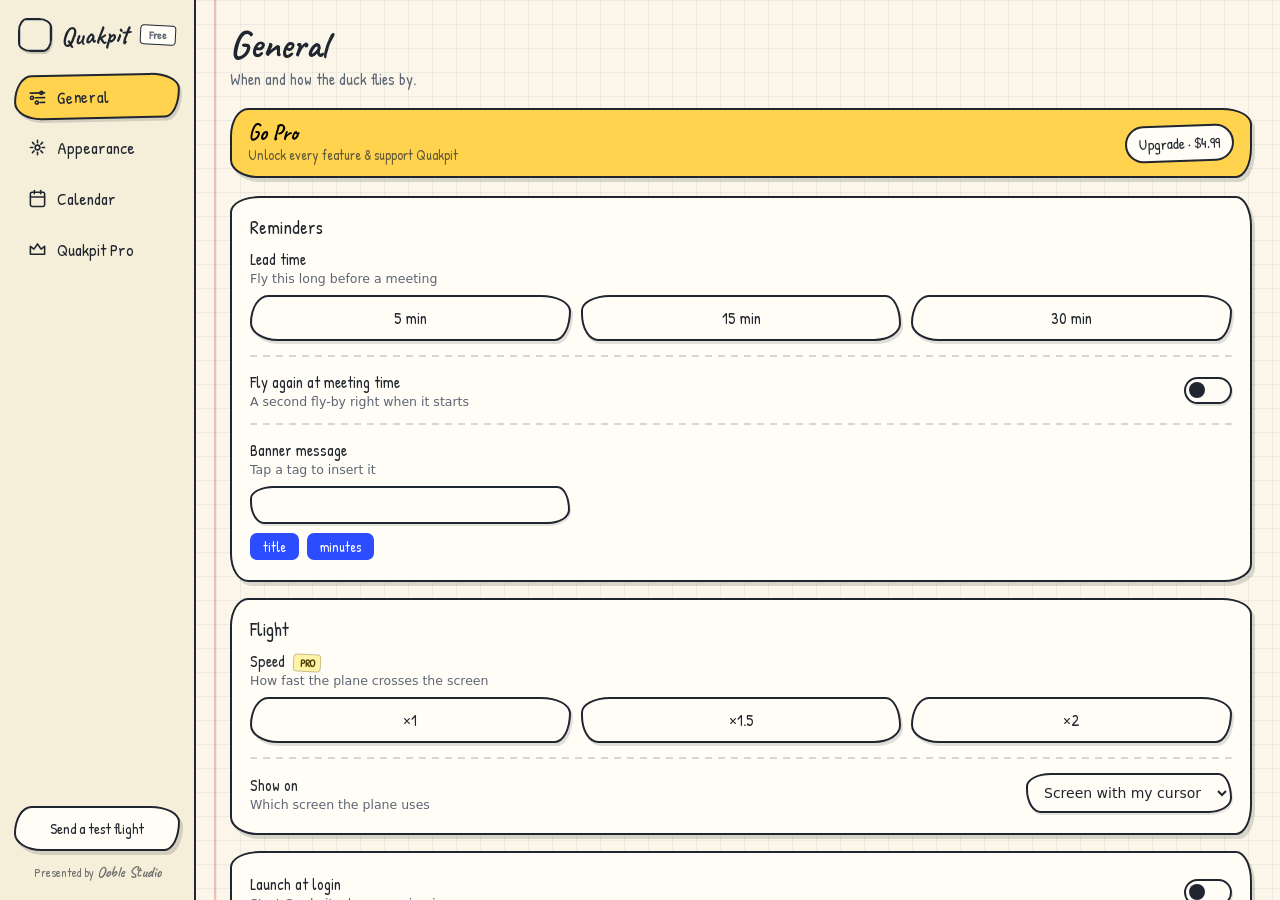
==== src/renderer/settings/index.html @ 2b993b6c "Quakpit — a duck that flies across your screen to remind you of meetings. Free & open source, by Oob" ====
<!doctype html>
<html lang="en">
  <head>
    <meta charset="utf-8" />
    <meta
      http-equiv="Content-Security-Policy"
      content="default-src 'self'; script-src 'self'; style-src 'self' 'unsafe-inline'; img-src 'self' data:; connect-src 'self' ws: wss:;"
    />
    <title>Quakpit — Settings</title>
    <link rel="stylesheet" href="./settings.css" />
  </head>
  <body>
    <div class="app">
      <aside class="sidebar">
        <div class="brand">
          <img id="brand-logo" class="brand-logo" alt="" />
          <span class="brand-name">Quakpit</span>
          <span id="plan-badge" class="badge free">Free</span>
        </div>

        <nav class="nav">
          <button class="nav-item active" data-tab="general">
            <svg viewBox="0 0 24 24" fill="none" stroke="currentColor" stroke-width="2" stroke-linecap="round"><line x1="21" y1="6" x2="3" y2="6"/><line x1="21" y1="12" x2="9" y2="12"/><line x1="21" y1="18" x2="15" y2="18"/><circle cx="17" cy="6" r="2"/><circle cx="5" cy="12" r="2"/><circle cx="11" cy="18" r="2"/></svg>
            General
          </button>
          <button class="nav-item" data-tab="appearance">
            <svg viewBox="0 0 24 24" fill="none" stroke="currentColor" stroke-width="2" stroke-linecap="round" stroke-linejoin="round"><path d="M12 3v3M12 18v3M3 12h3M18 12h3M5.6 5.6l2.1 2.1M16.3 16.3l2.1 2.1M18.4 5.6l-2.1 2.1M7.7 16.3l-2.1 2.1"/><circle cx="12" cy="12" r="3"/></svg>
            Appearance
          </button>
          <button class="nav-item" data-tab="calendar">
            <svg viewBox="0 0 24 24" fill="none" stroke="currentColor" stroke-width="2" stroke-linecap="round"><rect x="3" y="4" width="18" height="18" rx="2"/><line x1="3" y1="10" x2="21" y2="10"/><line x1="8" y1="2" x2="8" y2="6"/><line x1="16" y1="2" x2="16" y2="6"/></svg>
            Calendar
          </button>
          <button class="nav-item" data-tab="pro">
            <svg viewBox="0 0 24 24" fill="none" stroke="currentColor" stroke-width="2" stroke-linejoin="round"><path d="M3 8l4.5 3.5L12 5l4.5 6.5L21 8v10H3z"/></svg>
            Quakpit Pro
          </button>
        </nav>

        <div class="sidebar-foot">
          <button id="test-btn" class="btn btn-outline btn-block">Send a test flight</button>
          <a id="made-by" class="made-by" href="https://ooble.studio" rel="noopener">
            Presented by <b>Ooble&nbsp;Studio</b>
          </a>
        </div>
      </aside>

      <main class="content">
        <!-- GENERAL -->
        <section class="panel active" data-panel="general">
          <div class="panel-head"><h1>General</h1><p class="muted">When and how the duck flies by.</p></div>

          <!-- Upgrade banner (hidden once Pro) -->
          <button id="pro-banner" class="pro-banner">
            <span class="pro-banner-text">
              <strong>Go Pro</strong>
              <span>Unlock every feature &amp; support Quakpit</span>
            </span>
            <span class="pro-banner-cta">Upgrade · $4.99</span>
          </button>

          <!-- Reminders: timing + what the banner says -->
          <div class="card">
            <div class="card-title">Reminders</div>
            <div class="field field-col">
              <div class="field-label"><span>Lead time</span><span class="hint">Fly this long before a meeting</span></div>
              <div id="lead" class="choices">
                <button class="choice" data-value="5">5 min</button>
                <button class="choice" data-value="15">15 min</button>
                <button class="choice" data-value="30">30 min</button>
              </div>
            </div>
            <div class="sep"></div>
            <div class="switch-row">
              <div class="field-label"><span>Fly again at meeting time</span><span class="hint">A second fly-by right when it starts</span></div>
              <label class="switch"><input id="flyatstart" type="checkbox" /><span class="track"><span class="thumb"></span></span></label>
            </div>
            <div class="sep"></div>
            <div class="field field-col">
              <div class="field-label"><span>Banner message</span><span class="hint">Tap a tag to insert it</span></div>
              <input id="template" class="input" type="text" />
              <div class="tag-row">
                <button class="tag-btn" data-token="{title}">title</button>
                <button class="tag-btn" data-token="{minutes}">minutes</button>
              </div>
            </div>
          </div>

          <!-- Flight: how it crosses the screen -->
          <div class="card">
            <div class="card-title">Flight</div>
            <div class="field field-col">
              <div class="field-label"><span>Speed <span class="pro-tag">PRO</span></span><span class="hint">How fast the plane crosses the screen</span></div>
              <div id="speed" class="choices">
                <button class="choice" data-value="normal">×1</button>
                <button class="choice" data-value="fast">×1.5</button>
                <button class="choice" data-value="ultra">×2</button>
              </div>
            </div>
            <div class="sep"></div>
            <div class="field">
              <div class="field-label"><span>Show on</span><span class="hint">Which screen the plane uses</span></div>
              <select id="display" class="select">
                <option value="cursor">Screen with my cursor</option>
                <option value="primary">My main screen</option>
              </select>
            </div>
          </div>

          <!-- Startup / system -->
          <div class="card">
            <div class="switch-row">
              <div class="field-label"><span>Launch at login</span><span class="hint">Start Quakpit when you sign in</span></div>
              <label class="switch"><input id="login" type="checkbox" /><span class="track"><span class="thumb"></span></span></label>
            </div>
            <div class="sep"></div>
            <div class="switch-row">
              <div class="field-label"><span>Stay signed in</span><span class="hint">Store the calendar token (encrypted)</span></div>
              <label class="switch"><input id="stay" type="checkbox" /><span class="track"><span class="thumb"></span></span></label>
            </div>
          </div>
        </section>

        <!-- APPEARANCE -->
        <section class="panel" data-panel="appearance">
          <div class="panel-head"><h1>Appearance</h1><p class="muted">Make Quakpit yours.</p></div>

          <!-- Live preview: the plane flies in place, clouds drift, no sound -->
          <div id="appearance-preview" class="sky">
            <div class="clouds"></div>
            <div class="preview-rig">
              <div class="banner"><span id="preview-text">Meeting in 5 minutes</span></div>
              <div class="rope"></div>
              <div class="aircraft">
                <img class="plane" alt="" />
                <img class="head" alt="" />
                <img class="prop" alt="" />
              </div>
            </div>
            <svg class="filters" aria-hidden="true" width="0" height="0">
              <defs>
                <filter id="banner-wave" x="-20%" y="-60%" width="140%" height="220%">
                  <feTurbulence type="fractalNoise" baseFrequency="0.011 0.024" numOctaves="1" seed="7" result="noise" />
                  <feOffset in="noise" dx="0" dy="0" result="noiseShift">
                    <animate attributeName="dx" dur="3.2s" values="0;110;0" calcMode="spline" keyTimes="0;0.5;1" keySplines="0.45 0 0.55 1;0.45 0 0.55 1" repeatCount="indefinite" />
                    <animate attributeName="dy" dur="2.4s" values="0;26;0" calcMode="spline" keyTimes="0;0.5;1" keySplines="0.45 0 0.55 1;0.45 0 0.55 1" repeatCount="indefinite" />
                  </feOffset>
                  <feDisplacementMap in="SourceGraphic" in2="noiseShift" scale="20" xChannelSelector="R" yChannelSelector="G">
                    <animate attributeName="scale" dur="2.2s" values="16;30;16" calcMode="spline" keyTimes="0;0.5;1" keySplines="0.45 0 0.55 1;0.45 0 0.55 1" repeatCount="indefinite" />
                  </feDisplacementMap>
                </filter>
              </defs>
            </svg>
          </div>

          <!-- Mini category nav -->
          <div class="subnav" role="tablist">
            <button class="subnav-item active" data-sub="flier">Flier</button>
            <button class="subnav-item" data-sub="banner">Banner</button>
            <button class="subnav-item" data-sub="typo">Typo</button>
            <button class="subnav-item" data-sub="sound">Sound</button>
          </div>

          <!-- Flier -->
          <div class="subpanel active" data-sub="flier">
            <div class="card">
              <div class="card-title">Flier <span class="pro-tag">PRO</span></div>
              <p class="muted small">Pick a head, then a plane colour. Tap a locked one to try it in the preview above.</p>
              <div class="group-label"><span>Head</span></div>
              <div id="heads" class="swatch-grid"></div>
              <div class="group-label" style="margin-top:16px"><span>Plane colour</span></div>
              <div id="colors" class="swatch-grid"></div>
            </div>
          </div>

          <!-- Banner -->
          <div class="subpanel" data-sub="banner">
            <div class="card">
              <div class="card-title">Banner theme <span class="pro-tag">PRO</span></div>
              <p class="muted small">Stripe colours of the towed banner.</p>
              <div id="themes" class="swatch-grid"></div>
            </div>
          </div>

          <!-- Typo -->
          <div class="subpanel" data-sub="typo">
            <div class="card">
              <div class="card-title">Typography</div>
              <p class="muted small">Banner font.</p>
              <div id="fonts" class="swatch-grid"></div>
            </div>
          </div>

          <!-- Sound -->
          <div class="subpanel" data-sub="sound">
            <div class="card">
              <div class="card-title">Sound</div>
              <div class="switch-row">
                <div class="field-label"><span>Engine sound</span><span class="hint">Engine + sound while it flies</span></div>
                <label class="switch"><input id="sound" type="checkbox" /><span class="track"><span class="thumb"></span></span></label>
              </div>
              <div class="sep"></div>
              <div class="group-label"><span>Flight sound <span class="pro-tag">PRO</span></span><span class="hint">Follows your animal — tap to preview</span></div>
              <div id="sounds" class="swatch-grid"></div>
            </div>
          </div>
        </section>

        <!-- CALENDAR -->
        <section class="panel" data-panel="calendar">
          <div class="panel-head"><h1>Calendar</h1><p class="muted">Read on this device only — never sent anywhere.</p></div>

          <!-- Provider picker -->
          <div id="cal-picker">
            <button id="cal-free-note" class="cal-note hidden">
              You're on the free plan — one calendar only. <b>Go Pro</b> to add more.
            </button>
            <div class="provider-list">
              <button class="provider-btn" data-go="ical">
                <span class="provider-ico">
                  <svg viewBox="0 0 24 24" width="20" height="20" fill="none" stroke="currentColor" stroke-width="2" stroke-linecap="round" stroke-linejoin="round"><path d="M10 13a5 5 0 0 0 7 0l3-3a5 5 0 0 0-7-7l-1.5 1.5"/><path d="M14 11a5 5 0 0 0-7 0l-3 3a5 5 0 0 0 7 7l1.5-1.5"/></svg>
                </span>
                <span class="provider-meta"><span class="provider-name">Add by link <span class="reco">easiest</span></span><span id="pick-ical-status" class="provider-state">Not connected</span></span>
                <span class="chev">›</span>
              </button>

              <button class="provider-btn" data-go="icloud">
                <span class="provider-ico">
                  <svg viewBox="0 0 24 24" width="20" height="20" fill="currentColor"><path d="M16.4 1.4c0 1.1-.4 2.1-1.2 3-.9 1-2 1.6-3.1 1.5-.1-1.1.4-2.2 1.2-3C14.1 2 15.3 1.4 16.4 1.4zM20 17.2c-.5 1.2-.8 1.7-1.5 2.8-1 1.5-2.4 3.4-4.1 3.4-1.5 0-1.9-1-4-1-2 0-2.5 1-4 1-1.7 0-3-1.7-4-3.2-2.9-4.2-3.2-9.7-1-12.6C2.6 6.9 4.4 6 6.1 6c1.6 0 2.6 1 4 1 1.3 0 2.1-1 4-1 1.4 0 2.9.8 4 2.1-3.5 1.9-3 6.9.9 8.1z"/></svg>
                </span>
                <span class="provider-meta"><span class="provider-name">Apple iCloud</span><span id="pick-icloud-status" class="provider-state">Not connected</span></span>
                <span class="chev">›</span>
              </button>

              <button class="provider-btn disabled" disabled>
                <span class="provider-ico">
                  <svg viewBox="0 0 48 48" width="22" height="22"><path fill="#FFC107" d="M43.6 20.5H42V20H24v8h11.3c-1.6 4.7-6.1 8-11.3 8-6.6 0-12-5.4-12-12s5.4-12 12-12c3.1 0 5.9 1.2 8 3.1l5.7-5.7C34.5 6.5 29.5 4.5 24 4.5 13.2 4.5 4.5 13.2 4.5 24S13.2 43.5 24 43.5 43.5 34.8 43.5 24c0-1.2-.1-2.3-.3-3.5z"/><path fill="#FF3D00" d="M6.3 14.7l6.6 4.8C14.7 16 19 13 24 13c3.1 0 5.9 1.2 8 3.1l5.7-5.7C34.5 6.5 29.5 4.5 24 4.5 16.3 4.5 9.7 8.9 6.3 14.7z"/><path fill="#4CAF50" d="M24 43.5c5.4 0 10.3-2 14-5.3l-6.5-5.5C29.6 34.5 26.9 35.5 24 35.5c-5.2 0-9.6-3.3-11.3-8l-6.6 5.1C9.5 39 16.2 43.5 24 43.5z"/><path fill="#1976D2" d="M43.6 20.5H42V20H24v8h11.3c-.8 2.2-2.2 4.2-4.1 5.6l6.5 5.5c-.5.4 7-5.1 7-14.6 0-1.2-.1-2.3-.4-3.5z"/></svg>
                </span>
                <span class="provider-meta"><span class="provider-name">Google Calendar</span><span class="provider-state">Sign-in coming soon</span></span>
                <span class="soon">Soon</span>
              </button>
            </div>

            <div class="next-up">
              <div class="next-up-head">
                <span class="next-up-title">
                  <svg class="next-up-ico" viewBox="0 0 24 24" fill="none" stroke="currentColor" stroke-width="2" stroke-linecap="round" stroke-linejoin="round"><circle cx="12" cy="12" r="9"/><path d="M12 7.5V12l3 2"/></svg>
                  Next up
                </span>
                <button id="upcoming-refresh" class="icon-btn" title="Re-check your calendars now" aria-label="Refresh">
                  <svg viewBox="0 0 24 24" fill="none" stroke="currentColor" stroke-width="2" stroke-linecap="round" stroke-linejoin="round"><path d="M21 12a9 9 0 1 1-2.64-6.36"/><path d="M21 3v6h-6"/></svg>
                </button>
              </div>
              <ul id="upcoming" class="upcoming"><li class="up-empty">Connect a calendar to see your meetings.</li></ul>
            </div>

            <p class="privacy">🔒 Everything stays on this device. Quakpit has no server.</p>
          </div>

          <!-- iCal-link wizard -->
          <div id="wiz-ical" class="hidden">
            <button class="back" data-back>‹ Back</button>
            <h2 class="wiz-title">Add a calendar by link</h2>

            <div class="card">
              <div class="card-title">Paste a calendar link (iCal / .ics)</div>
              <ol class="steps-list">
                <li>Google Calendar (web): your calendar → <b>Settings and sharing</b> → <b>Integrate calendar</b> → copy <b>Secret address in iCal format</b>.</li>
                <li>Outlook / Fastmail / others: look for <b>Publish</b> or an <b>iCal/ICS</b> link.</li>
                <li>Paste it below — add as many calendars as you like.</li>
              </ol>
              <label class="stack"><span>Calendar link</span><input id="ical-url" class="input" type="text" placeholder="https://…/basic.ics  (or webcal://…)" /></label>
              <label class="stack"><span>Name (optional)</span><input id="ical-name" class="input" type="text" placeholder="Work" /></label>
              <div class="row" style="margin-top:12px"><button id="ical-add" class="btn btn-primary">Add calendar</button></div>
              <p id="ical-error" class="warn hidden" style="margin-top:8px"></p>
            </div>

            <div class="card">
              <div class="card-title">Your calendar links</div>
              <ul id="ical-feeds" class="feed-list"><li class="muted">None yet.</li></ul>
            </div>
          </div>

          <!-- iCloud wizard -->
          <div id="wiz-icloud" class="hidden">
            <button class="back" data-back>‹ Back</button>
            <h2 class="wiz-title">Connect Apple iCloud</h2>

            <div id="i-step-form" class="card">
              <div class="card-title">Connect with an app-specific password</div>
              <ol class="steps-list">
                <li>Open <a href="https://appleid.apple.com" target="_blank" rel="noopener">appleid.apple.com</a> → Sign-In &amp; Security → <b>App-Specific Passwords</b> → generate one.</li>
                <li>Enter your Apple ID and that password below.</li>
              </ol>
              <label class="stack"><span>Apple ID</span><input id="i-user" class="input" type="email" placeholder="you@icloud.com" /></label>
              <label class="stack"><span>App-specific password</span><input id="i-pass" class="input" type="password" placeholder="xxxx-xxxx-xxxx-xxxx" /></label>
              <div class="row" style="margin-top:12px"><button id="i-connect" class="btn btn-primary">Connect</button></div>
            </div>

            <div id="i-step-connected" class="card hidden">
              <p class="ok">✅ Connected · <span id="i-detail"></span></p>
              <button id="i-disconnect" class="btn btn-outline">Disconnect</button>
            </div>

            <p id="i-error" class="warn hidden"></p>
          </div>
        </section>

        <!-- PRO -->
        <section class="panel" data-panel="pro">
          <div class="panel-head"><h1>Quakpit Pro</h1><p class="muted">Everything unlocked. One payment, yours forever.</p></div>

          <div class="card pro-card">
            <div class="price-row">
              <div class="price">
                <span class="price-amount">$4.99</span>
                <span class="price-note">one-time · lifetime</span>
              </div>
            </div>

            <p id="license-line" class="muted">Make the duck truly yours — and keep an indie project flying.</p>

            <div id="license-locked">
              <ul class="checks">
                <li>4 more characters (Corgi, Dino, Pigeon, Capybara) + their sounds</li>
                <li>4 more plane colours (Blue, Green, Pink, Black)</li>
                <li>4 more banner themes (Midnight, Sunset, Mint, Bubblegum)</li>
                <li>Faster fly-bys (1.5× &amp; 2× speed)</li>
                <li>Combine several calendars at once</li>
              </ul>

              <button id="buy-btn" class="btn btn-primary btn-block btn-lg">Unlock Quakpit Pro — $4.99</button>

              <div class="have-key">
                <span class="muted small">Already have a license key?</span>
                <div class="row">
                  <input id="license-key" class="input" type="text" placeholder="Paste your license key" />
                  <button id="activate-btn" class="btn btn-outline">Activate</button>
                </div>
              </div>
            </div>

            <div id="license-active" class="hidden">
              <p class="active-note">Pro is active on this device.</p>
              <button id="deactivate-btn" class="btn btn-outline">Deactivate this device</button>
            </div>

            <p id="license-error" class="warn hidden"></p>
          </div>

          <p class="pro-foot muted small">Pay once by card via Polar — no subscription. Activates on one device. Thanks for supporting the duck. 🦆</p>
        </section>
      </main>
    </div>

    <script type="module" src="./settings.ts"></script>
  </body>
</html>
---- src/renderer/settings/settings.css ----
/* =========================================================================
   Quakpit — Settings app
   Art direction: same hand-made "school notebook" look as the landing page —
   cream graph paper, felt-tip colours, wobbly hand-drawn boxes, post-it tags,
   handwriting fonts. Kept usable: ink-on-cream contrast, rounded body font for
   dense text, handwriting only for titles/labels.
   The #appearance-preview block at the bottom is intentionally UNCHANGED.
   ========================================================================= */

/* ---- Self-hosted handwriting fonts (SIL OFL, see fonts/OFL.txt) ---- */
@font-face {
  font-family: "Caveat";
  src: url("../fonts/caveat-latin.woff2") format("woff2");
  font-weight: 400 700;
  font-style: normal;
  font-display: swap;
}
@font-face {
  font-family: "Patrick Hand";
  src: url("../fonts/patrickhand-latin.woff2") format("woff2");
  font-weight: 400;
  font-style: normal;
  font-display: swap;
}

:root {
  color-scheme: light;

  /* paper + ink */
  --paper: #fbf6e9;
  --paper-2: #f5eed9;
  --paper-card: #fffdf6;
  --grid: rgba(40, 70, 110, 0.07);
  --ink: #20262f;
  --ink-soft: #5d6675;

  /* felt-tips */
  --yellow: #ffd34d;
  --yellow-deep: #f4b400;
  --postit: #fff3a8;
  --blue: #2b4cff;
  --red: #e23b3b;
  --green: #15a06a;
  --sky: #cdeafc;

  /* fonts */
  --font-hand: "Caveat", "Comic Sans MS", "Bradley Hand", cursive;
  --font-note: "Patrick Hand", "Comic Sans MS", "Bradley Hand", cursive;
  --font-body: "Nunito", ui-rounded, "SF Pro Rounded", "Hiragino Maru Gothic ProN",
    -apple-system, system-ui, "Segoe UI", sans-serif;

  /* hand-drawn box radius (wobble trick) */
  --wobble-a: 18px 30px 16px 28px / 28px 16px 30px 18px;
  --wobble-b: 30px 16px 28px 18px / 16px 30px 18px 28px;
  --shadow: 3px 4px 0 rgba(32, 38, 47, 0.16);

  /* legacy aliases so existing rules/JS inline styles keep working */
  --bg: var(--paper);
  --card: var(--paper-card);
  --elevated: #f1e7cd;
  --border: var(--ink);
  --fg: var(--ink);
  --muted: var(--ink-soft);
  --primary: var(--yellow);
  --primary-ink: var(--ink);
  --accent-bg: var(--postit);
  --ok: var(--green);
  --warn: var(--red);
  --radius: 14px;
}

* {
  box-sizing: border-box;
}
html,
body {
  margin: 0;
  height: 100%;
  color: var(--ink);
  font-family: var(--font-body);
  font-size: 14px;
  -webkit-font-smoothing: antialiased;
  background-color: var(--paper);
  background-image:
    linear-gradient(var(--grid) 1px, transparent 1px),
    linear-gradient(90deg, var(--grid) 1px, transparent 1px);
  background-size: 24px 24px;
}
a {
  color: var(--blue);
  text-decoration: underline;
  text-decoration-style: wavy;
}
.muted {
  color: var(--ink-soft);
}
.small {
  font-size: 13px;
}
.hidden {
  display: none !important;
}

/* ---- App shell ---- */
.app {
  display: flex;
  height: 100vh;
}
.sidebar {
  width: 196px;
  flex: none;
  display: flex;
  flex-direction: column;
  padding: 18px 14px;
  background: var(--paper-2);
  border-right: 2.5px solid var(--ink);
}
.content {
  flex: 1;
  overflow-y: auto;
  padding: 26px 28px 34px 34px;
  position: relative;
}
/* notebook red margin line down the content */
.content::before {
  content: "";
  position: fixed;
  top: 0;
  bottom: 0;
  left: 214px;
  width: 2px;
  background: rgba(226, 59, 59, 0.3);
  pointer-events: none;
}

/* ---- Brand ---- */
.brand {
  display: flex;
  align-items: center;
  gap: 9px;
  margin-bottom: 22px;
  padding: 0 4px;
}
.brand-logo {
  width: 34px;
  height: 34px;
  flex: none;
  object-fit: cover;
  border: 2.5px solid var(--ink);
  border-radius: 9px 13px 9px 13px / 13px 9px 13px 9px;
  box-shadow: 1px 2px 0 rgba(32, 38, 47, 0.2);
}
.brand-name {
  font-family: var(--font-hand);
  font-weight: 700;
  font-size: 26px;
  transform: rotate(-2deg);
}

/* ---- Sidebar nav ---- */
.nav {
  display: flex;
  flex-direction: column;
  gap: 6px;
}
.nav-item {
  display: flex;
  align-items: center;
  gap: 10px;
  width: 100%;
  padding: 9px 12px;
  border: 2px solid transparent;
  border-radius: var(--wobble-a);
  background: transparent;
  color: var(--ink);
  font-family: var(--font-note);
  font-size: 17px;
  cursor: pointer;
  text-align: left;
  transition: transform 0.1s ease, background 0.1s ease;
}
.nav-item svg {
  width: 19px;
  height: 19px;
  flex: none;
}
.nav-item:hover {
  color: var(--blue);
}
.nav-item.active {
  background: var(--yellow);
  border-color: var(--ink);
  box-shadow: 2px 3px 0 rgba(32, 38, 47, 0.16);
  transform: rotate(-1.2deg);
}
.nav-item:nth-child(even).active {
  transform: rotate(1deg);
}
.sidebar-foot {
  margin-top: auto;
  padding-top: 14px;
}
.made-by {
  display: block;
  margin-top: 12px;
  text-align: center;
  font-family: var(--font-note);
  font-size: 12.5px;
  color: var(--ink);
  opacity: 0.62;
  text-decoration: none;
  cursor: pointer;
  transition: opacity 0.12s ease, transform 0.12s ease;
}
.made-by b {
  font-family: var(--font-hand);
  font-size: 15px;
  font-weight: 700;
}
.made-by:hover {
  opacity: 1;
  transform: rotate(-1.5deg);
}

/* ---- Panels / headings ---- */
.panel {
  display: none;
}
.panel.active {
  display: block;
}
.panel-head {
  margin-bottom: 18px;
}
.panel-head h1 {
  margin: 0;
  font-family: var(--font-hand);
  font-weight: 700;
  font-size: 38px;
  line-height: 1;
}
.panel-head p {
  margin: 4px 0 0;
  font-family: var(--font-note);
  font-size: 16px;
  color: var(--ink-soft);
}

/* ---- Cards (hand-drawn boxes) ---- */
.card {
  position: relative;
  background: var(--paper-card);
  border: 2.5px solid var(--ink);
  border-radius: var(--wobble-a);
  box-shadow: var(--shadow);
  padding: 16px 18px;
  margin-bottom: 16px;
}
.card:nth-of-type(even) {
  border-radius: var(--wobble-b);
}
.card-title {
  font-family: var(--font-note);
  font-size: 19px;
  font-weight: 400;
  margin-bottom: 4px;
}
.card .small {
  margin-top: 0;
}

/* ---- Fields ---- */
.field,
.switch-row {
  display: flex;
  align-items: center;
  justify-content: space-between;
  gap: 16px;
  padding: 4px 0;
}
.field-label {
  display: flex;
  flex-direction: column;
  gap: 1px;
}
.field-label > span:first-child {
  font-family: var(--font-note);
  font-size: 16px;
}
.hint {
  font-size: 12.5px;
  color: var(--ink-soft);
}
.sep {
  height: 2px;
  margin: 10px 0;
  border-radius: 2px;
  background: repeating-linear-gradient(
    90deg,
    rgba(32, 38, 47, 0.18) 0 7px,
    transparent 7px 13px
  );
}
/* Stacked field (label on top, control row below) — used by choice groups + message */
.field-col {
  flex-direction: column;
  align-items: stretch;
  gap: 9px;
}
.field-col .input {
  width: 100%;
  max-width: none;
}

/* Single-select card group (Lead time, Speed) */
.choices {
  display: flex;
  gap: 10px;
}
.choice {
  flex: 1;
  font-family: var(--font-note);
  font-size: 16px;
  color: var(--ink);
  background: var(--paper-card);
  border: 2.5px solid var(--ink);
  border-radius: var(--wobble-a);
  box-shadow: 2px 3px 0 rgba(32, 38, 47, 0.14);
  padding: 10px 6px;
  cursor: pointer;
  transition: transform 0.1s ease;
}
.choice:nth-child(even) {
  border-radius: var(--wobble-b);
}
.choice:hover {
  transform: translateY(-2px) rotate(-1deg);
}
.choice.selected {
  background: var(--yellow);
  transform: rotate(-1.5deg);
}
.choices.locked .choice {
  opacity: 0.5;
}
.choices.locked .choice:hover {
  transform: none;
}

/* Blue token tags under the banner message */
.tag-row {
  display: flex;
  gap: 8px;
}
.tag-btn {
  font-family: var(--font-note);
  font-size: 14px;
  color: #fff;
  background: var(--blue);
  border: none;
  border-radius: 7px;
  padding: 4px 13px;
  cursor: pointer;
  transition: transform 0.1s ease, filter 0.1s ease;
}
.tag-btn:hover {
  filter: brightness(1.12);
  transform: translateY(-1px) rotate(-1.5deg);
}

.group-label {
  display: flex;
  align-items: baseline;
  justify-content: space-between;
  gap: 10px;
  margin: 6px 0 10px;
  font-family: var(--font-note);
  font-size: 16px;
}
.group-label .hint {
  font-family: var(--font-body);
}
.row {
  display: flex;
  gap: 10px;
  align-items: center;
}
.stack {
  display: block;
  margin-bottom: 12px;
}
.stack > span {
  display: block;
  font-family: var(--font-note);
  font-size: 15px;
  margin-bottom: 5px;
}
.stack .input {
  width: 100%;
}

/* ---- Inputs / selects ---- */
.input,
.select {
  font-family: var(--font-body);
  font-size: 14px;
  color: var(--ink);
  background: var(--paper-card);
  border: 2px solid var(--ink);
  border-radius: var(--wobble-b);
  padding: 9px 12px;
  outline: none;
  box-shadow: 1px 2px 0 rgba(32, 38, 47, 0.12);
}
.select {
  cursor: pointer;
  min-width: 168px;
}
.input:focus,
.select:focus {
  border-color: var(--blue);
}
.input::placeholder {
  color: rgba(32, 38, 47, 0.4);
}
/* A text input sitting inline in a field should take the free space. */
.field .input {
  flex: 1;
  min-width: 120px;
  max-width: 320px;
}

/* ---- Buttons ---- */
.btn {
  position: relative;
  display: inline-flex;
  align-items: center;
  justify-content: center;
  gap: 8px;
  padding: 10px 18px;
  font-family: var(--font-note);
  font-size: 15px;
  color: var(--ink);
  background: var(--paper-card);
  border: 2.5px solid var(--ink);
  border-radius: var(--wobble-a);
  box-shadow: var(--shadow);
  cursor: pointer;
  transition: transform 0.12s ease, box-shadow 0.12s ease;
}
.btn:hover {
  transform: translate(-1px, -2px) rotate(-0.6deg);
  box-shadow: 5px 7px 0 rgba(32, 38, 47, 0.18);
}
.btn:active {
  transform: translate(1px, 2px);
  box-shadow: 1px 2px 0 rgba(32, 38, 47, 0.18);
}
.btn:disabled {
  opacity: 0.6;
  cursor: default;
  transform: none;
  box-shadow: var(--shadow);
}
.btn-primary {
  background: var(--yellow);
}
.btn-outline {
  background: var(--paper-card);
}
.btn-block {
  width: 100%;
}
.btn-sm {
  padding: 6px 12px;
  font-size: 14px;
  box-shadow: 2px 3px 0 rgba(32, 38, 47, 0.16);
}
.btn-lg {
  padding: 14px 20px;
  font-size: 18px;
  font-family: var(--font-hand);
  font-weight: 700;
}

/* ---- Switch (keep functional, hand-drawn) ---- */
.switch {
  position: relative;
  display: inline-block;
  width: 48px;
  height: 27px;
  flex: none;
}
.switch input {
  position: absolute;
  inset: 0;
  width: 100%;
  height: 100%;
  margin: 0;
  opacity: 0;
  cursor: pointer;
}
.switch .track {
  position: absolute;
  inset: 0;
  border-radius: 999px;
  background: var(--paper-card);
  border: 2.5px solid var(--ink);
  box-shadow: 1px 2px 0 rgba(32, 38, 47, 0.14);
  transition: background 0.15s ease;
}
.switch .thumb {
  position: absolute;
  top: 3px;
  left: 3px;
  width: 16px;
  height: 16px;
  border-radius: 50%;
  background: var(--ink);
  transition: transform 0.15s ease;
}
.switch input:checked + .track {
  background: var(--yellow);
}
.switch input:checked + .track .thumb {
  transform: translateX(21px);
}

/* ---- Tags / badges ---- */
.badge {
  margin-left: auto;
  font-family: var(--font-note);
  font-size: 11px;
  font-weight: 700;
  padding: 2px 8px;
  border: 1.5px solid var(--ink);
  border-radius: 4px;
  transform: rotate(3deg);
}
.badge.free {
  background: var(--paper-card);
  color: var(--ink-soft);
}
.badge.pro {
  background: var(--yellow);
  color: var(--ink);
}
.pro-tag,
.reco,
.soon {
  display: inline-block;
  font-family: var(--font-note);
  font-size: 11px;
  font-weight: 700;
  padding: 1px 6px;
  border: 1px solid rgba(0, 0, 0, 0.22);
  border-radius: 4px;
  vertical-align: middle;
}
.pro-tag {
  background: var(--postit);
  color: #4a3b00;
  transform: rotate(3deg);
  margin-left: 4px;
}
.reco {
  background: var(--yellow);
  color: var(--ink);
  margin-left: 6px;
  text-transform: lowercase;
}
.soon {
  margin-left: auto;
  background: var(--paper-2);
  color: var(--ink-soft);
  transform: rotate(2deg);
}

/* ---- Upgrade banner (top of General) ---- */
.pro-banner {
  display: flex;
  align-items: center;
  justify-content: space-between;
  gap: 12px;
  width: 100%;
  text-align: left;
  cursor: pointer;
  background: var(--yellow);
  border: 2.5px solid var(--ink);
  border-radius: var(--wobble-a);
  box-shadow: var(--shadow);
  padding: 12px 16px;
  margin-bottom: 18px;
  transition: transform 0.12s ease;
}
.pro-banner:hover {
  transform: rotate(-1deg) translateY(-1px);
}
.pro-banner-text {
  display: flex;
  flex-direction: column;
  gap: 1px;
}
.pro-banner-text strong {
  font-family: var(--font-hand);
  font-weight: 700;
  font-size: 22px;
  line-height: 1;
}
.pro-banner-text span {
  font-family: var(--font-note);
  font-size: 14px;
  color: rgba(32, 38, 47, 0.7);
}
.pro-banner-cta {
  flex: none;
  font-family: var(--font-note);
  font-size: 15px;
  background: var(--paper-card);
  color: var(--ink);
  border: 2px solid var(--ink);
  padding: 6px 12px;
  border-radius: 999px;
  white-space: nowrap;
  transform: rotate(-2deg);
}

/* ---- Pro-only rows mixed with free ones ---- */
.pro-row.locked {
  cursor: pointer;
}
.pro-row.locked .select,
.pro-row.locked .switch {
  opacity: 0.5;
  pointer-events: none;
}

/* ---- Mini category nav (Appearance) ---- */
.subnav {
  display: inline-flex;
  flex-wrap: wrap;
  gap: 8px;
  margin-bottom: 16px;
}
.subnav-item {
  font-family: var(--font-note);
  font-size: 16px;
  color: var(--ink);
  background: var(--paper-card);
  border: 2.5px solid var(--ink);
  border-radius: var(--wobble-a);
  box-shadow: 2px 3px 0 rgba(32, 38, 47, 0.14);
  padding: 5px 16px;
  cursor: pointer;
  transition: transform 0.1s ease;
}
.subnav-item:nth-child(even) {
  border-radius: var(--wobble-b);
}
.subnav-item:hover {
  transform: translateY(-2px) rotate(-1deg);
}
.subnav-item.active {
  background: var(--yellow);
  transform: rotate(-1.5deg);
}
.subpanel {
  display: none;
}
.subpanel.active {
  display: block;
}

/* ---- Cards/tiles (swatches: flier, banner, typo, sound) ---- */
.swatch-grid {
  display: grid;
  grid-template-columns: repeat(3, 1fr);
  gap: 12px;
}
.swatch {
  position: relative;
  display: flex;
  flex-direction: column;
  padding: 0;
  overflow: hidden;
  background: var(--paper-card);
  border: 2.5px solid var(--ink);
  border-radius: var(--wobble-a);
  box-shadow: 2px 3px 0 rgba(32, 38, 47, 0.14);
  color: var(--ink);
  cursor: pointer;
  transition: transform 0.1s ease;
}
.swatch:nth-child(even) {
  border-radius: var(--wobble-b);
}
.swatch:hover {
  transform: translateY(-2px) rotate(-1deg);
}
.swatch.selected {
  background: var(--yellow);
  transform: rotate(-1.5deg);
}
/* a locked option being "tried" in the preview (free user) */
.swatch.trying {
  border-color: var(--blue);
  box-shadow: inset 0 0 0 2.5px var(--blue);
}
.swatch.locked {
  opacity: 0.6;
}
.swatch.locked.trying {
  opacity: 1;
}
.swatch.locked:hover {
  transform: none;
}
.swatch-fill {
  height: 50px;
  width: 100%;
  border-bottom: 2px solid var(--ink);
}
.swatch-name {
  padding: 7px 10px;
  font-family: var(--font-note);
  font-size: 15px;
  color: var(--ink);
  white-space: nowrap;
  overflow: hidden;
  text-overflow: ellipsis;
}
.swatch .lock {
  position: absolute;
  top: 6px;
  right: 7px;
  font-size: 11px;
  background: var(--paper-card);
  border: 1.5px solid var(--ink);
  border-radius: 5px;
  padding: 0 3px;
}
/* font tile */
.font-sample {
  display: flex;
  align-items: center;
  justify-content: center;
  background: var(--paper-2);
  color: var(--ink);
  font-size: 22px;
  font-weight: 700;
}
/* flier tiles: a head tile (just the head, bigger) or a plane tile (just the plane) */
.flier-swatch .swatch-fill {
  height: 84px;
}
.head-sample,
.plane-sample {
  position: relative;
  background: var(--sky);
  overflow: hidden;
}
.head-sample img,
.plane-sample img {
  position: absolute;
  inset: 0;
  width: 100%;
  height: 100%;
  object-fit: contain;
}
.head-sample img {
  padding: 7px;
}
.plane-sample img {
  padding: 8px;
}
/* sound tile */
.sound-sample {
  display: flex;
  align-items: center;
  justify-content: center;
  background: var(--paper-2);
  color: var(--ink-soft);
}
.sound-sample svg {
  width: 24px;
  height: 24px;
}
.sound-swatch.selected .sound-sample {
  color: var(--ink);
}

/* ---- Calendar: free-plan note ---- */
.cal-note {
  display: block;
  width: 100%;
  text-align: left;
  font-family: var(--font-note);
  font-size: 15px;
  color: #4a3b00;
  background: var(--postit);
  border: 2.5px solid var(--ink);
  border-radius: var(--wobble-b);
  box-shadow: var(--shadow);
  padding: 10px 14px;
  margin-bottom: 14px;
  cursor: pointer;
  transition: transform 0.1s ease;
}
.cal-note:hover {
  transform: rotate(-0.8deg);
}
.cal-note b {
  color: var(--blue);
}

/* ---- Calendar: provider picker ---- */
.provider-list {
  display: flex;
  flex-direction: column;
  gap: 12px;
  margin-bottom: 10px;
}
.provider-btn {
  display: flex;
  align-items: center;
  gap: 14px;
  width: 100%;
  padding: 13px 16px;
  background: var(--paper-card);
  border: 2.5px solid var(--ink);
  border-radius: var(--wobble-a);
  box-shadow: var(--shadow);
  color: var(--ink);
  cursor: pointer;
  text-align: left;
  transition: transform 0.12s ease;
}
.provider-btn:nth-child(even) {
  border-radius: var(--wobble-b);
}
.provider-btn:hover {
  transform: translate(-1px, -2px) rotate(-0.6deg);
}
.provider-ico {
  width: 38px;
  height: 38px;
  flex: none;
  display: grid;
  place-items: center;
  background: var(--paper-2);
  border: 2px solid var(--ink);
  border-radius: 9px 13px 9px 13px / 13px 9px 13px 9px;
}
.provider-meta {
  display: flex;
  flex-direction: column;
  gap: 1px;
}
.provider-name {
  font-family: var(--font-note);
  font-size: 17px;
}
.provider-state {
  font-size: 12.5px;
  color: var(--ink-soft);
}
.provider-state.connected {
  color: var(--green);
}
.chev {
  margin-left: auto;
  font-size: 22px;
  color: var(--ink-soft);
}
.provider-btn.disabled,
.provider-btn:disabled {
  opacity: 0.55;
  cursor: default;
}
.provider-btn:disabled:hover {
  transform: none;
}

/* ---- Calendar: wizards ---- */
.back {
  background: none;
  border: 0;
  color: var(--ink-soft);
  font-family: var(--font-note);
  font-size: 15px;
  cursor: pointer;
  padding: 0;
  margin-bottom: 10px;
}
.back:hover {
  color: var(--blue);
}
.wiz-title {
  margin: 0 0 14px;
  font-family: var(--font-hand);
  font-weight: 700;
  font-size: 26px;
}
.steps-list {
  margin: 4px 0 16px;
  padding-left: 20px;
  display: flex;
  flex-direction: column;
  gap: 8px;
  color: var(--ink-soft);
  font-size: 13.5px;
  line-height: 1.45;
}
.steps-list b {
  color: var(--ink);
}
.feed-list {
  list-style: none;
  margin: 8px 0 0;
  padding: 0;
  display: flex;
  flex-direction: column;
  gap: 8px;
}
.feed-list li {
  display: flex;
  align-items: center;
  justify-content: space-between;
  gap: 12px;
  padding: 9px 12px;
  background: var(--paper-2);
  border: 2px solid var(--ink);
  border-radius: var(--wobble-b);
  font-size: 13.5px;
}

/* ---- Next up (agenda widget, detached) ---- */
.next-up {
  position: relative;
  margin-top: 22px;
  padding: 16px 16px 16px;
  background: var(--paper-card);
  border: 2.5px solid var(--ink);
  border-radius: var(--wobble-b);
  box-shadow: var(--shadow);
}
/* washi tape on top, so it reads as a pinned note */
.next-up::before {
  content: "";
  position: absolute;
  top: -11px;
  left: 50%;
  width: 92px;
  height: 22px;
  transform: translateX(-50%) rotate(-2deg);
  background: rgba(255, 211, 77, 0.7);
  border-left: 1px dashed rgba(0, 0, 0, 0.18);
  border-right: 1px dashed rgba(0, 0, 0, 0.18);
  box-shadow: 0 1px 4px rgba(0, 0, 0, 0.12);
}
.next-up-head {
  display: flex;
  align-items: center;
  justify-content: space-between;
  margin-bottom: 12px;
}
.next-up-title {
  display: inline-flex;
  align-items: center;
  gap: 8px;
  font-family: var(--font-note);
  font-size: 19px;
}
.next-up-ico {
  width: 18px;
  height: 18px;
  color: var(--yellow-deep);
}
.icon-btn {
  width: 32px;
  height: 32px;
  flex: none;
  display: grid;
  place-items: center;
  border: 2px solid var(--ink);
  border-radius: 8px 12px 8px 12px / 12px 8px 12px 8px;
  background: var(--paper-card);
  color: var(--ink);
  cursor: pointer;
  box-shadow: 1px 2px 0 rgba(32, 38, 47, 0.16);
  transition: transform 0.1s ease;
}
.icon-btn:hover {
  transform: rotate(-6deg);
}
.icon-btn:disabled {
  opacity: 0.6;
  cursor: default;
}
.icon-btn svg {
  width: 16px;
  height: 16px;
}
.icon-btn.spinning svg {
  animation: icon-spin 0.8s linear infinite;
}
@keyframes icon-spin {
  to {
    transform: rotate(360deg);
  }
}
.upcoming {
  list-style: none;
  margin: 0;
  padding: 0;
  display: flex;
  flex-direction: column;
  gap: 8px;
}
.upcoming li {
  display: flex;
  align-items: center;
  gap: 11px;
  padding: 10px 12px;
  background: var(--paper-2);
  border: 2px solid var(--ink);
  border-radius: var(--wobble-a);
  font-family: var(--font-note);
  font-size: 15px;
}
.upcoming li:nth-child(even) {
  border-radius: var(--wobble-b);
}
.up-dot {
  width: 11px;
  height: 11px;
  flex: none;
  border-radius: 50%;
  background: var(--yellow);
  border: 1.5px solid var(--ink);
}
.up-title {
  flex: 1;
  min-width: 0;
  white-space: nowrap;
  overflow: hidden;
  text-overflow: ellipsis;
}
.up-time {
  flex: none;
  font-family: var(--font-note);
  font-size: 13px;
  color: var(--ink);
  background: var(--yellow);
  border: 1.5px solid var(--ink);
  padding: 2px 9px;
  border-radius: 999px;
}
.upcoming .up-empty {
  display: block;
  text-align: center;
  color: var(--ink-soft);
  padding: 20px 12px;
  background: transparent;
  border: 2px dashed rgba(32, 38, 47, 0.3);
}

/* ---- Privacy note ---- */
.privacy {
  font-family: var(--font-note);
  color: var(--ink-soft);
  font-size: 14px;
  text-align: center;
  margin: 14px 0 0;
}

/* ---- Quakpit Pro page ---- */
.pro-card {
  transform: rotate(-0.6deg);
}
.price-row {
  display: flex;
  align-items: center;
  justify-content: space-between;
  margin-bottom: 4px;
}
.price {
  display: flex;
  align-items: baseline;
  gap: 10px;
}
.price-amount {
  font-family: var(--font-hand);
  font-weight: 700;
  font-size: 54px;
  line-height: 0.9;
  color: var(--ink);
}
.price-note {
  font-family: var(--font-note);
  font-size: 15px;
  color: var(--ink-soft);
}
#license-line {
  font-family: var(--font-note);
  font-size: 16px;
}
.checks {
  list-style: none;
  margin: 16px 0 18px;
  padding: 0;
  display: flex;
  flex-direction: column;
  gap: 11px;
}
.checks li {
  position: relative;
  padding-left: 32px;
  font-size: 14.5px;
  line-height: 1.35;
}
.checks li::before {
  content: "";
  position: absolute;
  left: 0;
  top: 0;
  width: 20px;
  height: 20px;
  border-radius: 50%;
  border: 2px solid var(--ink);
  background: var(--green)
    url("data:image/svg+xml,%3Csvg xmlns='http://www.w3.org/2000/svg' viewBox='0 0 24 24' fill='none' stroke='%23ffffff' stroke-width='3.5' stroke-linecap='round' stroke-linejoin='round'%3E%3Cpath d='M5 12.5l4.5 4.5L19 7'/%3E%3C/svg%3E")
    center / 12px 12px no-repeat;
}
.have-key {
  margin-top: 16px;
  padding-top: 14px;
  border-top: 2px dashed rgba(32, 38, 47, 0.25);
  display: flex;
  flex-direction: column;
  gap: 8px;
}
.pro-foot {
  text-align: center;
  font-family: var(--font-note);
  font-size: 14px;
  margin: 14px 4px 0;
}
#license-key {
  flex: 1;
}
.ok {
  font-family: var(--font-note);
  font-size: 16px;
  color: var(--green);
}
/* Pro-active note: soft green panel in the notebook style */
.active-note {
  font-family: var(--font-note);
  font-size: 17px;
  color: #0f5132;
  background: #d8f3e3;
  border: 2.5px solid var(--ink);
  border-radius: var(--wobble-a);
  box-shadow: var(--shadow);
  padding: 12px 14px;
  margin: 0 0 14px;
}
.warn {
  color: var(--red);
  font-size: 13px;
}

/* =========================================================================
   Appearance live preview — DO NOT RESTYLE (kept exactly as designed)
   ========================================================================= */
#appearance-preview {
  position: relative;
  height: 176px;
  border-radius: 12px;
  overflow: hidden;
  margin-bottom: 14px;
  background: linear-gradient(180deg, #bfe7ff 0%, #8fcbf3 100%);
}
#appearance-preview .clouds {
  position: absolute;
  inset: 0;
  background: url("data:image/svg+xml,%3Csvg%20xmlns='http://www.w3.org/2000/svg'%20width='360'%20height='180'%3E%3Cg%20fill='%23ffffff'%3E%3Cg%20opacity='0.92'%3E%3Ccircle%20cx='66'%20cy='52'%20r='17'/%3E%3Ccircle%20cx='88'%20cy='44'%20r='22'/%3E%3Ccircle%20cx='112'%20cy='52'%20r='16'/%3E%3Crect%20x='62'%20y='52'%20width='56'%20height='15'%20rx='7'/%3E%3C/g%3E%3Cg%20opacity='0.7'%3E%3Ccircle%20cx='250'%20cy='120'%20r='14'/%3E%3Ccircle%20cx='270'%20cy='112'%20r='19'/%3E%3Ccircle%20cx='291'%20cy='120'%20r='13'/%3E%3Crect%20x='248'%20y='120'%20width='46'%20height='13'%20rx='6'/%3E%3C/g%3E%3Cg%20opacity='0.55'%3E%3Ccircle%20cx='180'%20cy='30'%20r='11'/%3E%3Ccircle%20cx='196'%20cy='25'%20r='14'/%3E%3Ccircle%20cx='212'%20cy='31'%20r='10'/%3E%3C/g%3E%3C/g%3E%3C/svg%3E")
    repeat-x;
  background-size: 360px 100%;
  animation: clouds-drift 22s linear infinite;
}
@keyframes clouds-drift {
  from {
    background-position-x: 0;
  }
  to {
    background-position-x: -360px;
  }
}
#appearance-preview .preview-rig {
  position: absolute;
  left: 50%;
  top: 50%;
  transform: translate(-50%, -50%) scale(0.74);
  display: flex;
  align-items: center;
  white-space: nowrap;
  pointer-events: none;
}
#appearance-preview .banner {
  display: flex;
  align-items: center;
  height: 64px;
  padding: 0 26px;
  border-radius: 6px;
  background: repeating-linear-gradient(
    -8deg,
    var(--stripe-a, #ffffff) 0 22px,
    var(--stripe-b, #ffe24d) 22px 44px
  );
  border: 2px solid rgba(0, 0, 0, 0.18);
  box-shadow: 0 8px 22px rgba(0, 0, 0, 0.28);
  transform: skewX(-7deg);
  filter: url(#banner-wave);
}
#appearance-preview .banner span {
  display: inline-block;
  transform: skewX(7deg);
  font-weight: 800;
  font-size: 30px;
  letter-spacing: 0.3px;
  font-family: var(--banner-font, -apple-system, system-ui, sans-serif);
  color: var(--banner-ink, #1a1a1a);
  text-shadow: 0 1px 0 rgba(255, 255, 255, 0.4);
}
#appearance-preview .rope {
  position: relative;
  z-index: 1;
  width: 56px;
  height: 3px;
  background: rgba(35, 35, 35, 0.78);
  transform: translateY(-8px);
  margin-right: -16px;
}
#appearance-preview .aircraft {
  position: relative;
  z-index: 2;
  filter: drop-shadow(0 12px 16px rgba(0, 0, 0, 0.32));
}
#appearance-preview .aircraft img {
  display: block;
  width: 130px;
  height: auto;
}
#appearance-preview .aircraft .plane {
  position: relative;
  z-index: 1;
}
#appearance-preview .aircraft .head {
  position: absolute;
  top: 0;
  left: 0;
  z-index: 2;
}
#appearance-preview .aircraft .prop {
  position: absolute;
  top: 0;
  left: 0;
  z-index: 3;
  transform-origin: 94.5% 56.2%;
  animation: prop-spin 0.3s linear infinite;
}
@keyframes prop-spin {
  from {
    transform: perspective(200px) rotateX(0deg);
  }
  to {
    transform: perspective(200px) rotateX(360deg);
  }
}
#appearance-preview .aircraft,
#appearance-preview .banner,
#appearance-preview .rope {
  animation: rig-bob 1.7s ease-in-out infinite;
}
@keyframes rig-bob {
  0%,
  100% {
    translate: 0 0;
  }
  50% {
    translate: 0 -7px;
  }
}
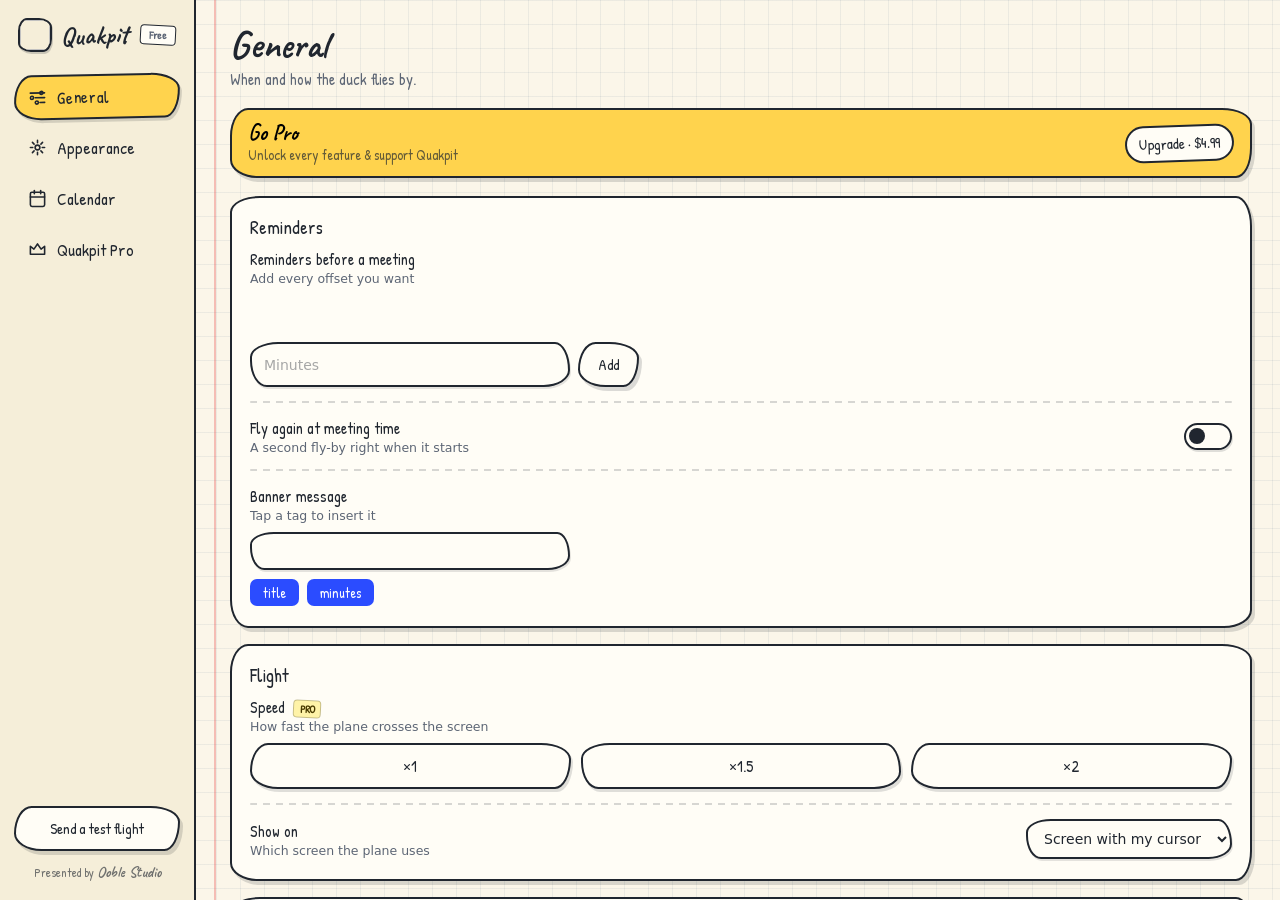
==== commit bc79e119: "feat: add daily agenda and multiple meeting reminders" ====
--- a/src/renderer/settings/index.html
+++ b/src/renderer/settings/index.html
@@ -63,11 +63,11 @@
           <div class="card">
             <div class="card-title">Reminders</div>
             <div class="field field-col">
-              <div class="field-label"><span>Lead time</span><span class="hint">Fly this long before a meeting</span></div>
-              <div id="lead" class="choices">
-                <button class="choice" data-value="5">5 min</button>
-                <button class="choice" data-value="15">15 min</button>
-                <button class="choice" data-value="30">30 min</button>
+              <div class="field-label"><span>Reminders before a meeting</span><span class="hint">Add every offset you want</span></div>
+              <div id="reminder-list" class="reminder-list"></div>
+              <div class="reminder-add">
+                <input id="reminder-minutes" class="input" type="number" min="1" max="1440" step="1" placeholder="Minutes" />
+                <button id="reminder-add" class="btn btn-outline" type="button">Add</button>
               </div>
             </div>
             <div class="sep"></div>
@@ -245,7 +245,7 @@
               <div class="next-up-head">
                 <span class="next-up-title">
                   <svg class="next-up-ico" viewBox="0 0 24 24" fill="none" stroke="currentColor" stroke-width="2" stroke-linecap="round" stroke-linejoin="round"><circle cx="12" cy="12" r="9"/><path d="M12 7.5V12l3 2"/></svg>
-                  Next up
+                  Today’s schedule
                 </span>
                 <button id="upcoming-refresh" class="icon-btn" title="Re-check your calendars now" aria-label="Refresh">
                   <svg viewBox="0 0 24 24" fill="none" stroke="currentColor" stroke-width="2" stroke-linecap="round" stroke-linejoin="round"><path d="M21 12a9 9 0 1 1-2.64-6.36"/><path d="M21 3v6h-6"/></svg>
--- a/src/renderer/settings/settings.css
+++ b/src/renderer/settings/settings.css
@@ -352,6 +352,12 @@
   display: flex;
   gap: 8px;
 }
+
+.reminder-list { display: flex; flex-wrap: wrap; gap: 8px; min-height: 30px; }
+.reminder-chip { display: inline-flex; align-items: center; gap: 6px; padding: 4px 8px 4px 10px; border: 2px solid var(--ink); border-radius: 999px; background: var(--postit); font-family: var(--font-note); font-size: 16px; }
+.reminder-chip button { appearance: none; border: 0; background: transparent; color: var(--ink); font: inherit; font-size: 20px; line-height: 16px; cursor: pointer; padding: 0; }
+.reminder-add { display: flex; gap: 8px; margin-top: 8px; }
+.reminder-add .input { width: 120px; }
 .tag-btn {
   font-family: var(--font-note);
   font-size: 14px;
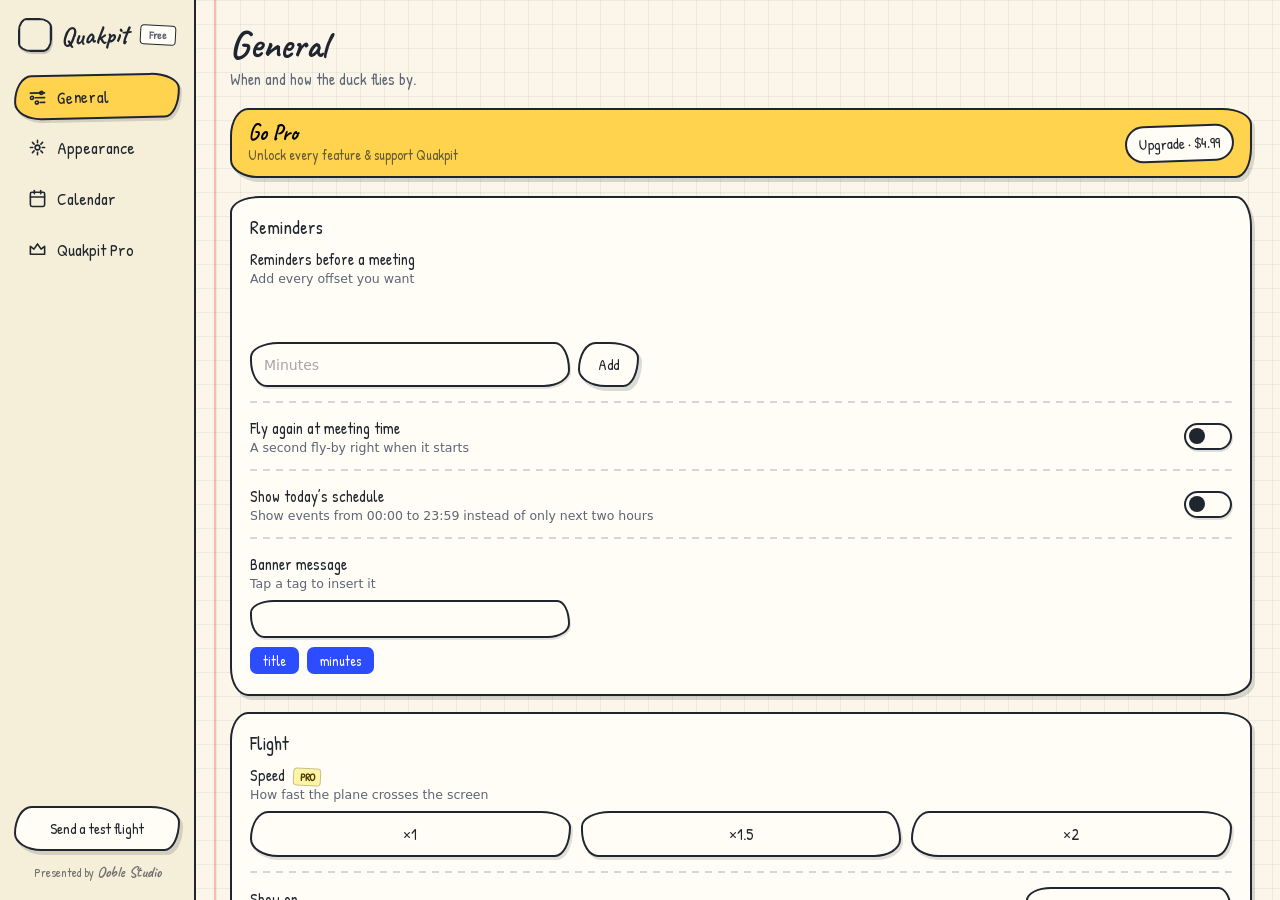
==== commit ae68794b: "feat: make daily schedule preview optional" ====
--- a/src/renderer/settings/index.html
+++ b/src/renderer/settings/index.html
@@ -76,6 +76,11 @@
               <label class="switch"><input id="flyatstart" type="checkbox" /><span class="track"><span class="thumb"></span></span></label>
             </div>
             <div class="sep"></div>
+            <div class="switch-row">
+              <div class="field-label"><span>Show today’s schedule</span><span class="hint">Show events from 00:00 to 23:59 instead of only next two hours</span></div>
+              <label class="switch"><input id="show-today" type="checkbox" /><span class="track"><span class="thumb"></span></span></label>
+            </div>
+            <div class="sep"></div>
             <div class="field field-col">
               <div class="field-label"><span>Banner message</span><span class="hint">Tap a tag to insert it</span></div>
               <input id="template" class="input" type="text" />
@@ -245,7 +250,7 @@
               <div class="next-up-head">
                 <span class="next-up-title">
                   <svg class="next-up-ico" viewBox="0 0 24 24" fill="none" stroke="currentColor" stroke-width="2" stroke-linecap="round" stroke-linejoin="round"><circle cx="12" cy="12" r="9"/><path d="M12 7.5V12l3 2"/></svg>
-                  Today’s schedule
+                  <span id="agenda-title">Next up</span>
                 </span>
                 <button id="upcoming-refresh" class="icon-btn" title="Re-check your calendars now" aria-label="Refresh">
                   <svg viewBox="0 0 24 24" fill="none" stroke="currentColor" stroke-width="2" stroke-linecap="round" stroke-linejoin="round"><path d="M21 12a9 9 0 1 1-2.64-6.36"/><path d="M21 3v6h-6"/></svg>
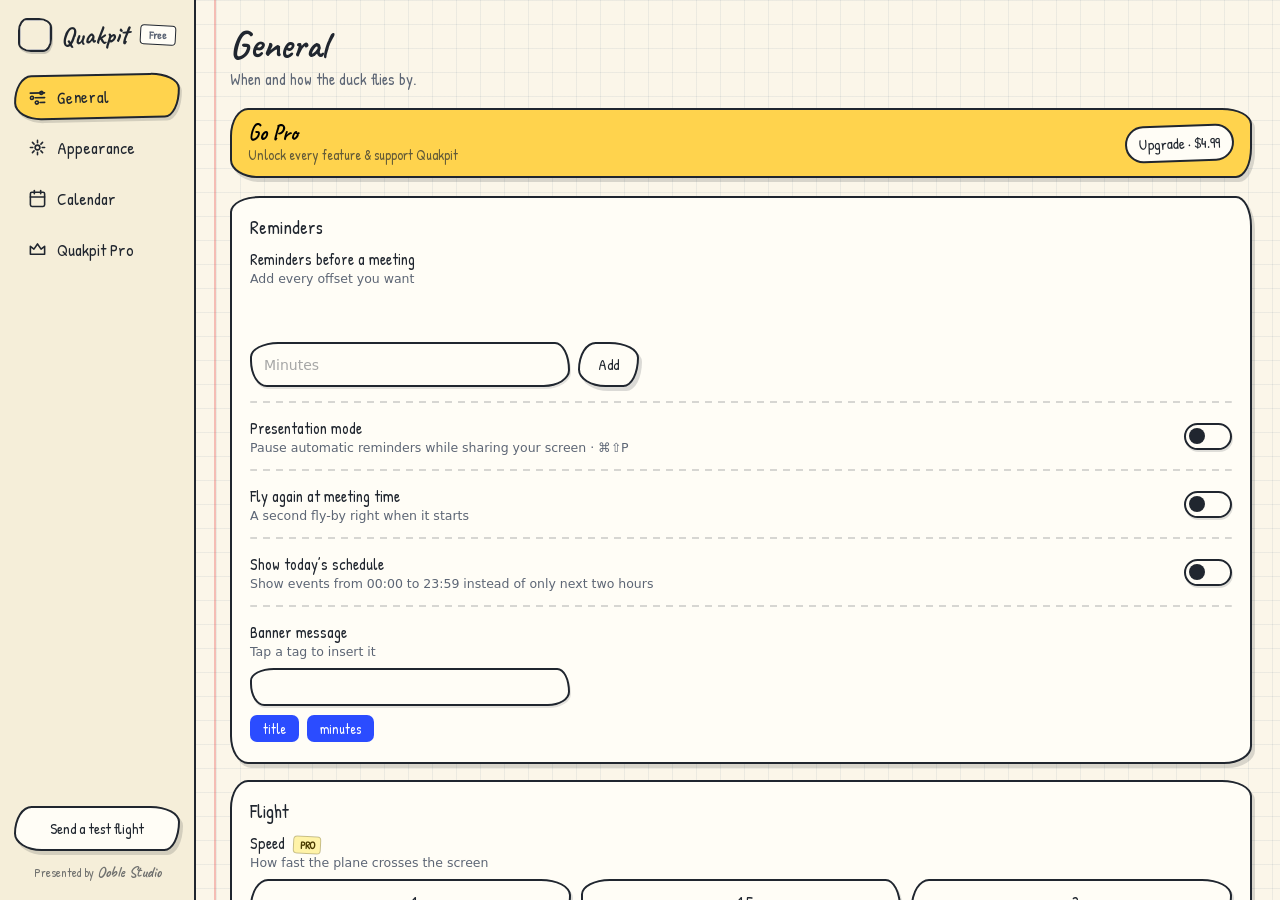
==== commit 32191703: "feat: pause reminders in presentation mode" ====
--- a/src/renderer/settings/index.html
+++ b/src/renderer/settings/index.html
@@ -72,6 +72,11 @@
             </div>
             <div class="sep"></div>
             <div class="switch-row">
+              <div class="field-label"><span>Presentation mode</span><span class="hint">Pause automatic reminders while sharing your screen · ⌘⇧P</span></div>
+              <label class="switch"><input id="presentation-mode" type="checkbox" /><span class="track"><span class="thumb"></span></span></label>
+            </div>
+            <div class="sep"></div>
+            <div class="switch-row">
               <div class="field-label"><span>Fly again at meeting time</span><span class="hint">A second fly-by right when it starts</span></div>
               <label class="switch"><input id="flyatstart" type="checkbox" /><span class="track"><span class="thumb"></span></span></label>
             </div>
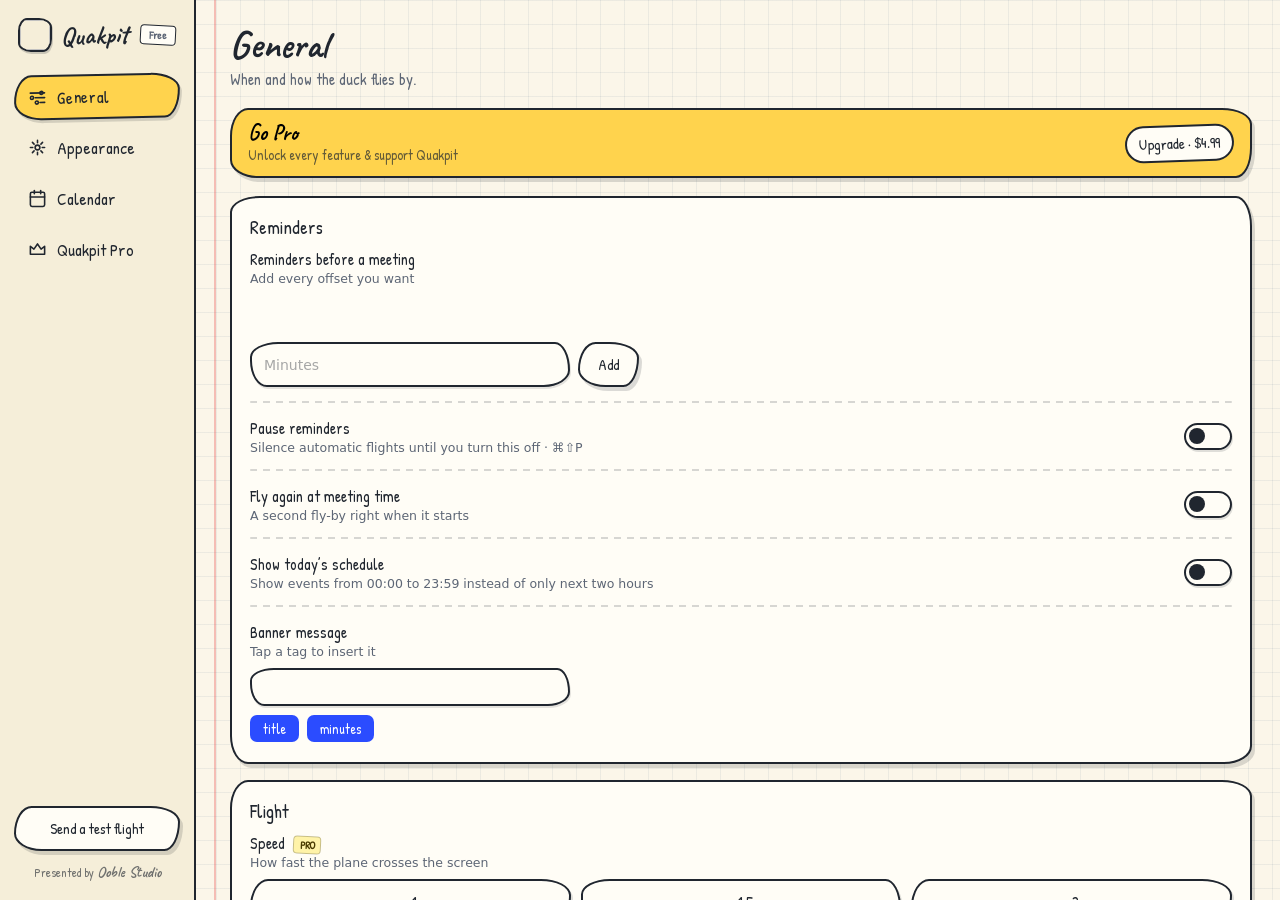
==== commit 0e18dd62: "fix: clarify reminder pause is manual" ====
--- a/src/renderer/settings/index.html
+++ b/src/renderer/settings/index.html
@@ -72,7 +72,7 @@
             </div>
             <div class="sep"></div>
             <div class="switch-row">
-              <div class="field-label"><span>Presentation mode</span><span class="hint">Pause automatic reminders while sharing your screen · ⌘⇧P</span></div>
+              <div class="field-label"><span>Pause reminders</span><span class="hint">Silence automatic flights until you turn this off · ⌘⇧P</span></div>
               <label class="switch"><input id="presentation-mode" type="checkbox" /><span class="track"><span class="thumb"></span></span></label>
             </div>
             <div class="sep"></div>
